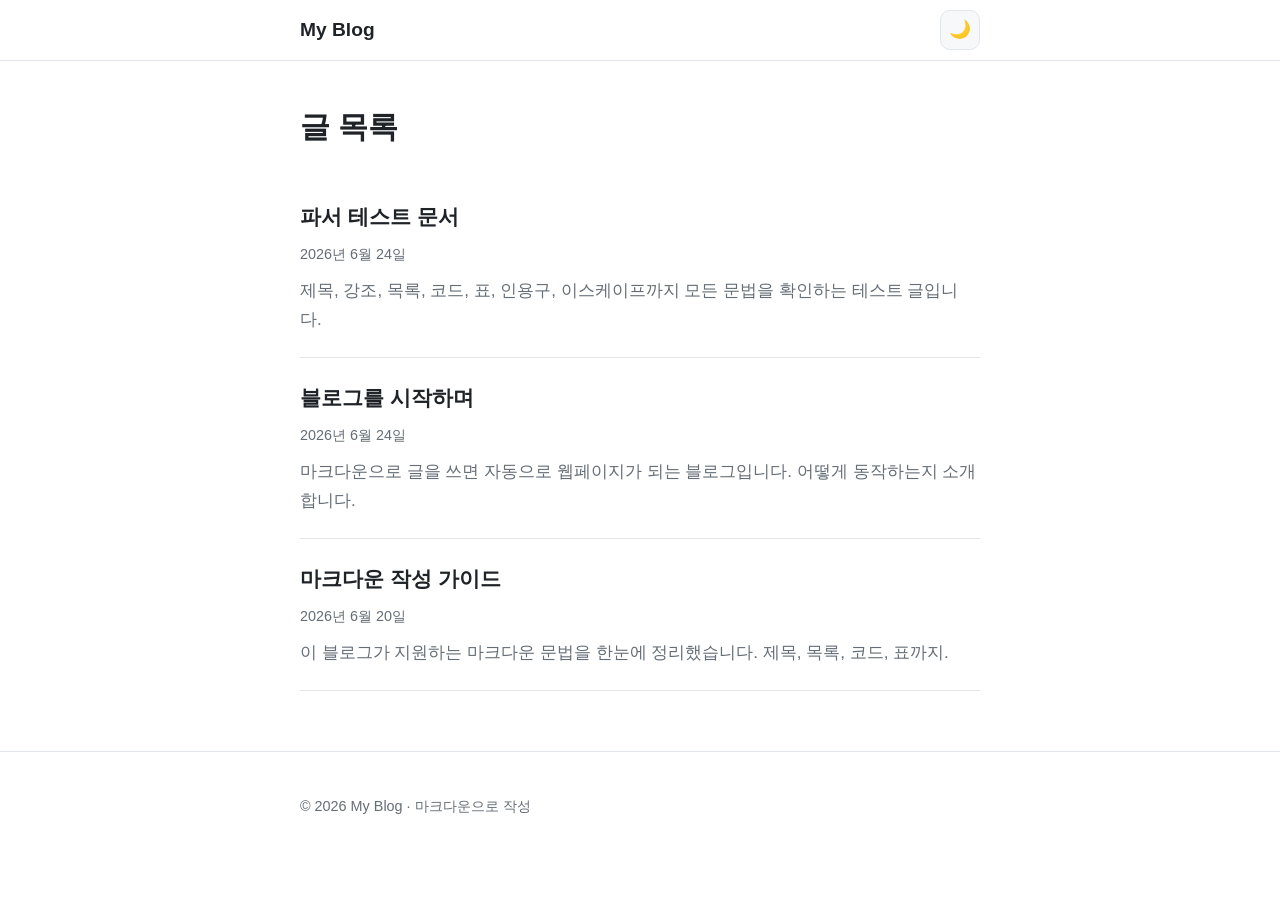
==== index.html @ 784063ad "Initial commit: markdown blog (vanilla HTML/CSS/JS) Co-Authored-By: Claude Opus 4.8 <noreply@anthrop" ====
<!DOCTYPE html>
<html lang="ko">
<head>
  <meta charset="UTF-8">
  <meta name="viewport" content="width=device-width, initial-scale=1.0">
  <title>My Blog</title>
  <meta name="description" content="마크다운으로 쓰는 깔끔한 블로그">
  <!-- 테마 깜빡임(FOUC) 방지: 렌더 전에 테마 적용 -->
  <script>
    (function () {
      var saved = localStorage.getItem('theme');
      var prefersDark = window.matchMedia('(prefers-color-scheme: dark)').matches;
      var theme = saved || (prefersDark ? 'dark' : 'light');
      document.documentElement.setAttribute('data-theme', theme);
    })();
  </script>
  <link rel="stylesheet" href="css/style.css">
</head>
<body>
  <header class="site-header">
    <div class="container header-inner">
      <a class="site-title" href="index.html">My Blog</a>
      <button id="theme-toggle" class="theme-toggle" type="button" aria-label="테마 전환">
        <span class="theme-toggle__icon" aria-hidden="true"></span>
      </button>
    </div>
  </header>

  <main class="container">
    <h1 class="page-title">글 목록</h1>
    <ul id="post-list" class="post-list">
      <li class="post-list__loading">불러오는 중…</li>
    </ul>
  </main>

  <footer class="site-footer">
    <div class="container">
      <p>&copy; <span id="year"></span> My Blog · 마크다운으로 작성</p>
    </div>
  </footer>

  <script src="js/theme.js"></script>
  <script src="js/app.js"></script>
</body>
</html>
---- css/style.css ----
/* ===== 디자인 토큰 (CSS 변수) ===== */
:root {
  --bg: #ffffff;
  --bg-elev: #f7f8fa;
  --text: #1f2328;
  --text-muted: #656d76;
  --border: #e2e5e9;
  --accent: #2f6feb;
  --accent-hover: #1a56d6;
  --code-bg: #f4f5f7;
  --code-text: #d6336c;
  --pre-bg: #f6f8fa;
  --pre-text: #1f2328;
  --blockquote-border: #d0d7de;
  --shadow: 0 1px 3px rgba(0, 0, 0, 0.06), 0 1px 2px rgba(0, 0, 0, 0.04);

  --max-width: 720px;
  --font-sans: -apple-system, BlinkMacSystemFont, "Segoe UI", "Apple SD Gothic Neo",
    "Noto Sans KR", "Malgun Gothic", Roboto, Helvetica, Arial, sans-serif;
  --font-mono: "SFMono-Regular", Consolas, "Liberation Mono", Menlo, monospace;
}

[data-theme="dark"] {
  --bg: #0d1117;
  --bg-elev: #161b22;
  --text: #e6edf3;
  --text-muted: #8b949e;
  --border: #30363d;
  --accent: #58a6ff;
  --accent-hover: #79b8ff;
  --code-bg: #1c2128;
  --code-text: #ff7b9c;
  --pre-bg: #161b22;
  --pre-text: #e6edf3;
  --blockquote-border: #30363d;
  --shadow: 0 1px 3px rgba(0, 0, 0, 0.4);
}

/* ===== 기본 ===== */
* { box-sizing: border-box; }

html { -webkit-text-size-adjust: 100%; }

body {
  margin: 0;
  background: var(--bg);
  color: var(--text);
  font-family: var(--font-sans);
  font-size: 17px;
  line-height: 1.7;
  transition: background-color 0.2s ease, color 0.2s ease;
}

.container {
  width: 100%;
  max-width: var(--max-width);
  margin: 0 auto;
  padding: 0 20px;
}

a {
  color: var(--accent);
  text-decoration: none;
}
a:hover { color: var(--accent-hover); text-decoration: underline; }

/* ===== 헤더 ===== */
.site-header {
  border-bottom: 1px solid var(--border);
  background: var(--bg);
  position: sticky;
  top: 0;
  z-index: 10;
  backdrop-filter: saturate(180%) blur(6px);
}
.header-inner {
  display: flex;
  align-items: center;
  justify-content: space-between;
  height: 60px;
}
.site-title {
  font-weight: 700;
  font-size: 1.2rem;
  color: var(--text);
}
.site-title:hover { text-decoration: none; color: var(--accent); }

/* ===== 테마 토글 ===== */
.theme-toggle {
  width: 40px;
  height: 40px;
  border: 1px solid var(--border);
  border-radius: 10px;
  background: var(--bg-elev);
  color: var(--text);
  cursor: pointer;
  display: inline-flex;
  align-items: center;
  justify-content: center;
  transition: background-color 0.15s ease, border-color 0.15s ease;
}
.theme-toggle:hover { border-color: var(--accent); }
.theme-toggle:focus-visible {
  outline: 2px solid var(--accent);
  outline-offset: 2px;
}
.theme-toggle__icon { font-size: 1.1rem; line-height: 1; }
.theme-toggle__icon::before { content: "🌙"; }
[data-theme="dark"] .theme-toggle__icon::before { content: "☀️"; }

/* ===== 목록 페이지 ===== */
.page-title {
  font-size: 1.9rem;
  margin: 40px 0 24px;
}
.post-list { list-style: none; padding: 0; margin: 0 0 60px; }
.post-list__loading { color: var(--text-muted); }
.post-item {
  padding: 22px 0;
  border-bottom: 1px solid var(--border);
}
.post-item a { display: block; color: inherit; }
.post-item a:hover { text-decoration: none; }
.post-item a:hover .post-item__title { color: var(--accent); }
.post-item__title {
  margin: 0 0 6px;
  font-size: 1.3rem;
  font-weight: 600;
  transition: color 0.15s ease;
}
.post-item__date { color: var(--text-muted); font-size: 0.9rem; }
.post-item__summary { margin: 8px 0 0; color: var(--text-muted); }

/* ===== 글 페이지 ===== */
.back-link { display: inline-block; margin: 32px 0 12px; font-size: 0.95rem; }
.post__header { margin-bottom: 32px; }
.post__title { font-size: 2.1rem; margin: 8px 0 10px; line-height: 1.3; }
.post__date { color: var(--text-muted); font-size: 0.92rem; }

/* ===== 마크다운 본문 ===== */
.markdown-body { margin-bottom: 80px; }
.markdown-body h1,
.markdown-body h2,
.markdown-body h3,
.markdown-body h4 {
  margin: 1.8em 0 0.6em;
  line-height: 1.3;
  font-weight: 600;
}
.markdown-body h1 { font-size: 1.8rem; }
.markdown-body h2 {
  font-size: 1.45rem;
  padding-bottom: 0.3em;
  border-bottom: 1px solid var(--border);
}
.markdown-body h3 { font-size: 1.2rem; }
.markdown-body p { margin: 1em 0; }
.markdown-body ul,
.markdown-body ol { margin: 1em 0; padding-left: 1.6em; }
.markdown-body li { margin: 0.3em 0; }
.markdown-body img { max-width: 100%; height: auto; border-radius: 8px; }
.markdown-body hr {
  border: none;
  border-top: 1px solid var(--border);
  margin: 2em 0;
}

.markdown-body blockquote {
  margin: 1.2em 0;
  padding: 0.4em 1.1em;
  color: var(--text-muted);
  border-left: 4px solid var(--blockquote-border);
  background: var(--bg-elev);
  border-radius: 0 6px 6px 0;
}
.markdown-body blockquote p { margin: 0.4em 0; }

/* 인라인 코드 */
.markdown-body code {
  font-family: var(--font-mono);
  font-size: 0.88em;
  background: var(--code-bg);
  color: var(--code-text);
  padding: 0.15em 0.4em;
  border-radius: 5px;
}
/* 코드 블록 */
.markdown-body pre {
  background: var(--pre-bg);
  border: 1px solid var(--border);
  border-radius: 8px;
  padding: 16px;
  overflow-x: auto;
  margin: 1.2em 0;
}
.markdown-body pre code {
  background: none;
  color: var(--pre-text);
  padding: 0;
  font-size: 0.88em;
  line-height: 1.5;
}

/* 표 */
.markdown-body table {
  border-collapse: collapse;
  width: 100%;
  margin: 1.2em 0;
  display: block;
  overflow-x: auto;
}
.markdown-body th,
.markdown-body td {
  border: 1px solid var(--border);
  padding: 8px 12px;
  text-align: left;
}
.markdown-body th { background: var(--bg-elev); font-weight: 600; }

/* ===== 푸터 ===== */
.site-footer {
  border-top: 1px solid var(--border);
  color: var(--text-muted);
  font-size: 0.9rem;
  padding: 28px 0;
}

/* ===== 반응형 (모바일) ===== */
@media (max-width: 600px) {
  body { font-size: 16px; }
  .container { padding: 0 16px; }
  .page-title { font-size: 1.6rem; }
  .post__title { font-size: 1.7rem; }
  .markdown-body h1 { font-size: 1.5rem; }
  .markdown-body h2 { font-size: 1.3rem; }
}

/* 모션 최소화 선호 시 트랜지션 제거 */
@media (prefers-reduced-motion: reduce) {
  * { transition: none !important; }
}
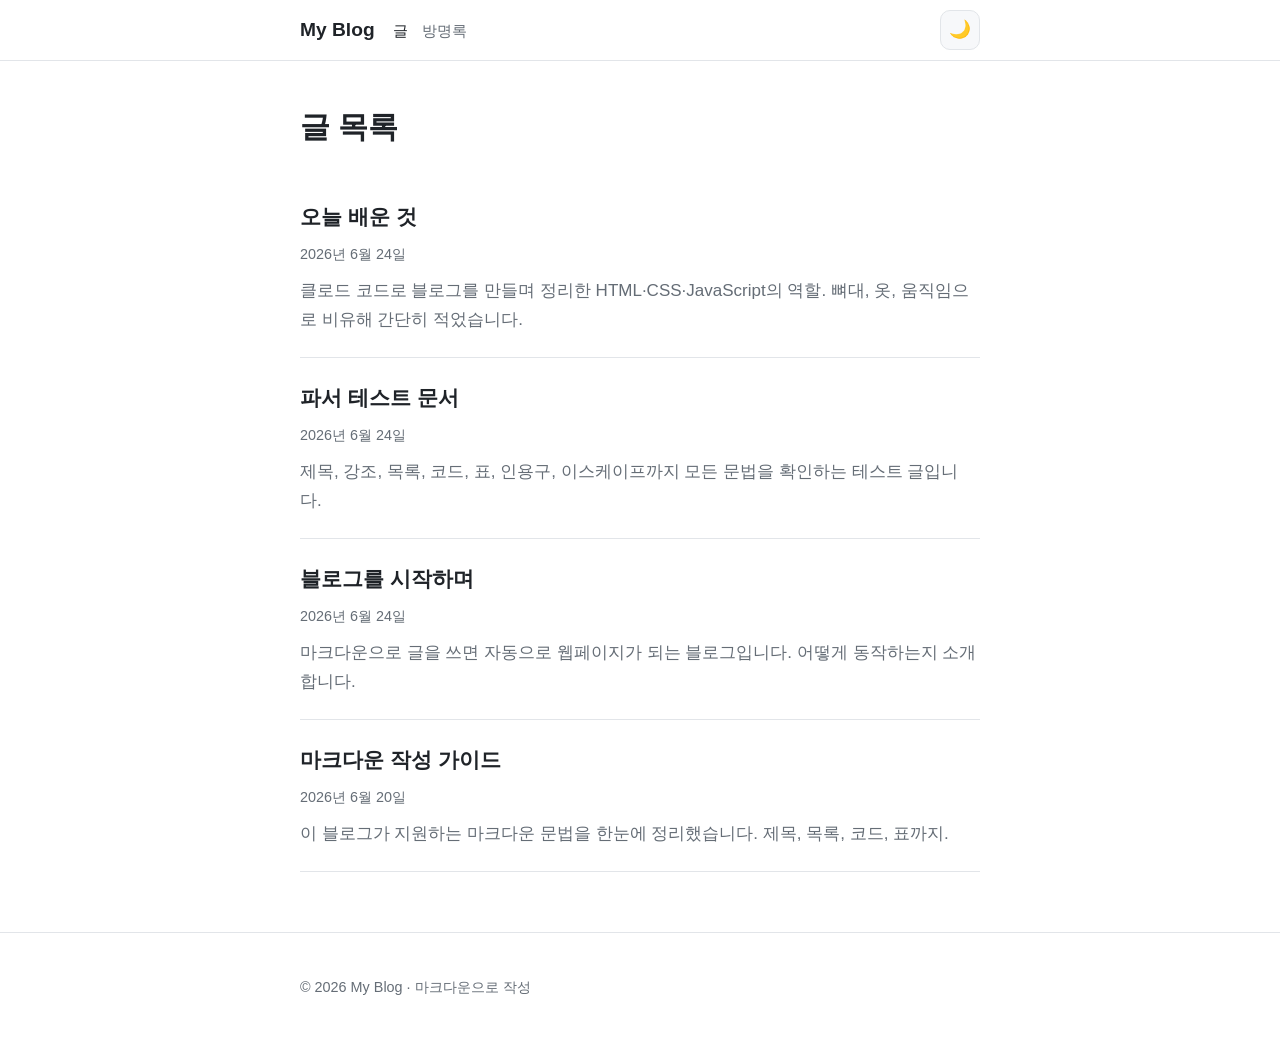
==== commit 748950a8: "방명록 추가: Supabase 연동 게시판 (board.html) - guestbook 테이블 REST API로 직접 fetch (외부 라이브러리 없음) - 누구나 읽기/작성, R" ====
--- a/index.html
+++ b/index.html
@@ -19,7 +19,13 @@
 <body>
   <header class="site-header">
     <div class="container header-inner">
-      <a class="site-title" href="index.html">My Blog</a>
+      <div class="header-left">
+        <a class="site-title" href="index.html">My Blog</a>
+        <nav class="site-nav">
+          <a href="index.html" aria-current="page">글</a>
+          <a href="board.html">방명록</a>
+        </nav>
+      </div>
       <button id="theme-toggle" class="theme-toggle" type="button" aria-label="테마 전환">
         <span class="theme-toggle__icon" aria-hidden="true"></span>
       </button>
--- a/css/style.css
+++ b/css/style.css
@@ -79,12 +79,21 @@
   justify-content: space-between;
   height: 60px;
 }
+.header-left { display: flex; align-items: baseline; gap: 18px; }
 .site-title {
   font-weight: 700;
   font-size: 1.2rem;
   color: var(--text);
 }
 .site-title:hover { text-decoration: none; color: var(--accent); }
+.site-nav { display: flex; gap: 14px; }
+.site-nav a {
+  color: var(--text-muted);
+  font-size: 0.95rem;
+  font-weight: 500;
+}
+.site-nav a:hover { color: var(--accent); text-decoration: none; }
+.site-nav a[aria-current="page"] { color: var(--text); }
 
 /* ===== 테마 토글 ===== */
 .theme-toggle {
@@ -218,6 +227,74 @@
 }
 .markdown-body th { background: var(--bg-elev); font-weight: 600; }
 
+/* ===== 방명록 ===== */
+.board-intro { color: var(--text-muted); margin: -8px 0 24px; }
+
+.gb-form {
+  background: var(--bg-elev);
+  border: 1px solid var(--border);
+  border-radius: 12px;
+  padding: 18px;
+  margin-bottom: 36px;
+}
+.gb-form__row { margin-bottom: 12px; }
+.gb-input,
+.gb-textarea {
+  width: 100%;
+  font: inherit;
+  color: var(--text);
+  background: var(--bg);
+  border: 1px solid var(--border);
+  border-radius: 8px;
+  padding: 10px 12px;
+  resize: vertical;
+}
+.gb-input:focus,
+.gb-textarea:focus {
+  outline: none;
+  border-color: var(--accent);
+  box-shadow: 0 0 0 3px rgba(47, 111, 235, 0.15);
+}
+.gb-form__actions {
+  display: flex;
+  align-items: center;
+  justify-content: flex-end;
+  gap: 14px;
+}
+.gb-status { font-size: 0.88rem; color: var(--text-muted); }
+.gb-status--error { color: #e5484d; }
+.gb-submit {
+  font: inherit;
+  font-weight: 600;
+  color: #fff;
+  background: var(--accent);
+  border: none;
+  border-radius: 8px;
+  padding: 9px 20px;
+  cursor: pointer;
+  transition: background-color 0.15s ease;
+}
+.gb-submit:hover { background: var(--accent-hover); }
+.gb-submit:disabled { opacity: 0.6; cursor: default; }
+
+.gb-list { list-style: none; padding: 0; margin: 0 0 60px; }
+.gb-list__loading,
+.gb-list__empty { color: var(--text-muted); padding: 16px 0; }
+.gb-entry {
+  padding: 16px 0;
+  border-bottom: 1px solid var(--border);
+}
+.gb-entry__head {
+  display: flex;
+  align-items: baseline;
+  justify-content: space-between;
+  gap: 12px;
+  margin-bottom: 6px;
+}
+.gb-entry__name { font-weight: 600; }
+.gb-entry__date { color: var(--text-muted); font-size: 0.82rem; white-space: nowrap; }
+.gb-entry__message { margin: 0; white-space: pre-wrap; word-break: break-word; }
+
 /* ===== 푸터 ===== */
 .site-footer {
   border-top: 1px solid var(--border);
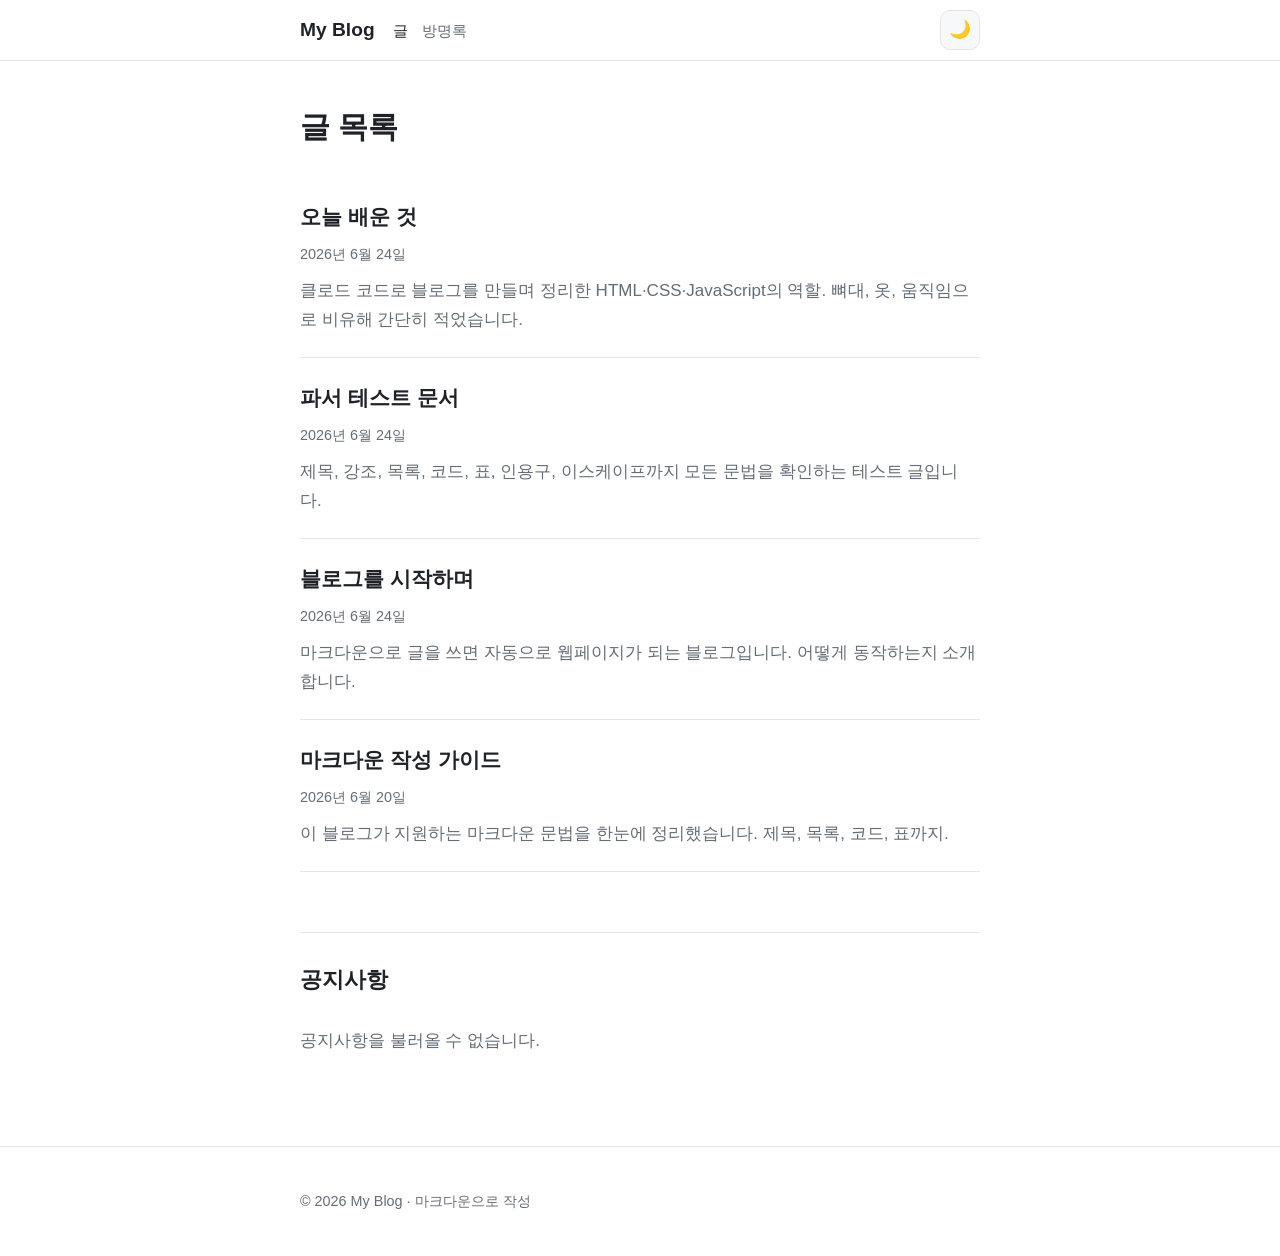
==== commit 55464086: "공지사항 게시판 추가 (홈 하단, Supabase 연동) - announcements 테이블, RLS 읽기 전용(작성/수정/삭제 차단) - index.html 하단에 공지 섹션, " ====
--- a/index.html
+++ b/index.html
@@ -37,6 +37,14 @@
     <ul id="post-list" class="post-list">
       <li class="post-list__loading">불러오는 중…</li>
     </ul>
+
+    <section class="notice-section" aria-labelledby="notice-heading">
+      <h2 id="notice-heading" class="notice-section__title">공지사항</h2>
+      <ul id="notice-list" class="notice-list">
+        <li class="notice-list__loading">불러오는 중…</li>
+      </ul>
+      <nav id="notice-pager" class="notice-pager" aria-label="공지사항 페이지"></nav>
+    </section>
   </main>
 
   <footer class="site-footer">
@@ -47,5 +55,7 @@
 
   <script src="js/theme.js"></script>
   <script src="js/app.js"></script>
+  <script src="js/config.js"></script>
+  <script src="js/announcements.js"></script>
 </body>
 </html>
--- a/css/style.css
+++ b/css/style.css
@@ -227,6 +227,60 @@
 }
 .markdown-body th { background: var(--bg-elev); font-weight: 600; }
 
+/* ===== 공지사항 (홈 하단) ===== */
+.notice-section {
+  margin: 16px 0 60px;
+  padding-top: 28px;
+  border-top: 1px solid var(--border);
+}
+.notice-section__title { font-size: 1.4rem; margin: 0 0 16px; }
+.notice-list { list-style: none; padding: 0; margin: 0; }
+.notice-list__loading,
+.notice-list__empty { color: var(--text-muted); padding: 12px 0; }
+.notice-item {
+  padding: 14px 16px;
+  margin-bottom: 10px;
+  background: var(--bg-elev);
+  border: 1px solid var(--border);
+  border-radius: 10px;
+}
+.notice-item__head {
+  display: flex;
+  align-items: baseline;
+  justify-content: space-between;
+  gap: 12px;
+}
+.notice-item__title { font-weight: 600; }
+.notice-item__date { color: var(--text-muted); font-size: 0.82rem; white-space: nowrap; }
+.notice-item__content { margin: 6px 0 0; color: var(--text-muted); font-size: 0.95rem; }
+
+.notice-pager {
+  display: flex;
+  justify-content: center;
+  gap: 6px;
+  margin-top: 18px;
+}
+.notice-pager__btn {
+  min-width: 36px;
+  height: 36px;
+  padding: 0 10px;
+  font: inherit;
+  color: var(--text);
+  background: var(--bg);
+  border: 1px solid var(--border);
+  border-radius: 8px;
+  cursor: pointer;
+  transition: border-color 0.15s ease, background-color 0.15s ease;
+}
+.notice-pager__btn:hover:not(:disabled) { border-color: var(--accent); }
+.notice-pager__btn.is-active {
+  background: var(--accent);
+  border-color: var(--accent);
+  color: #fff;
+  font-weight: 600;
+}
+.notice-pager__btn:disabled { opacity: 0.4; cursor: default; }
+
 /* ===== 방명록 ===== */
 .board-intro { color: var(--text-muted); margin: -8px 0 24px; }
 
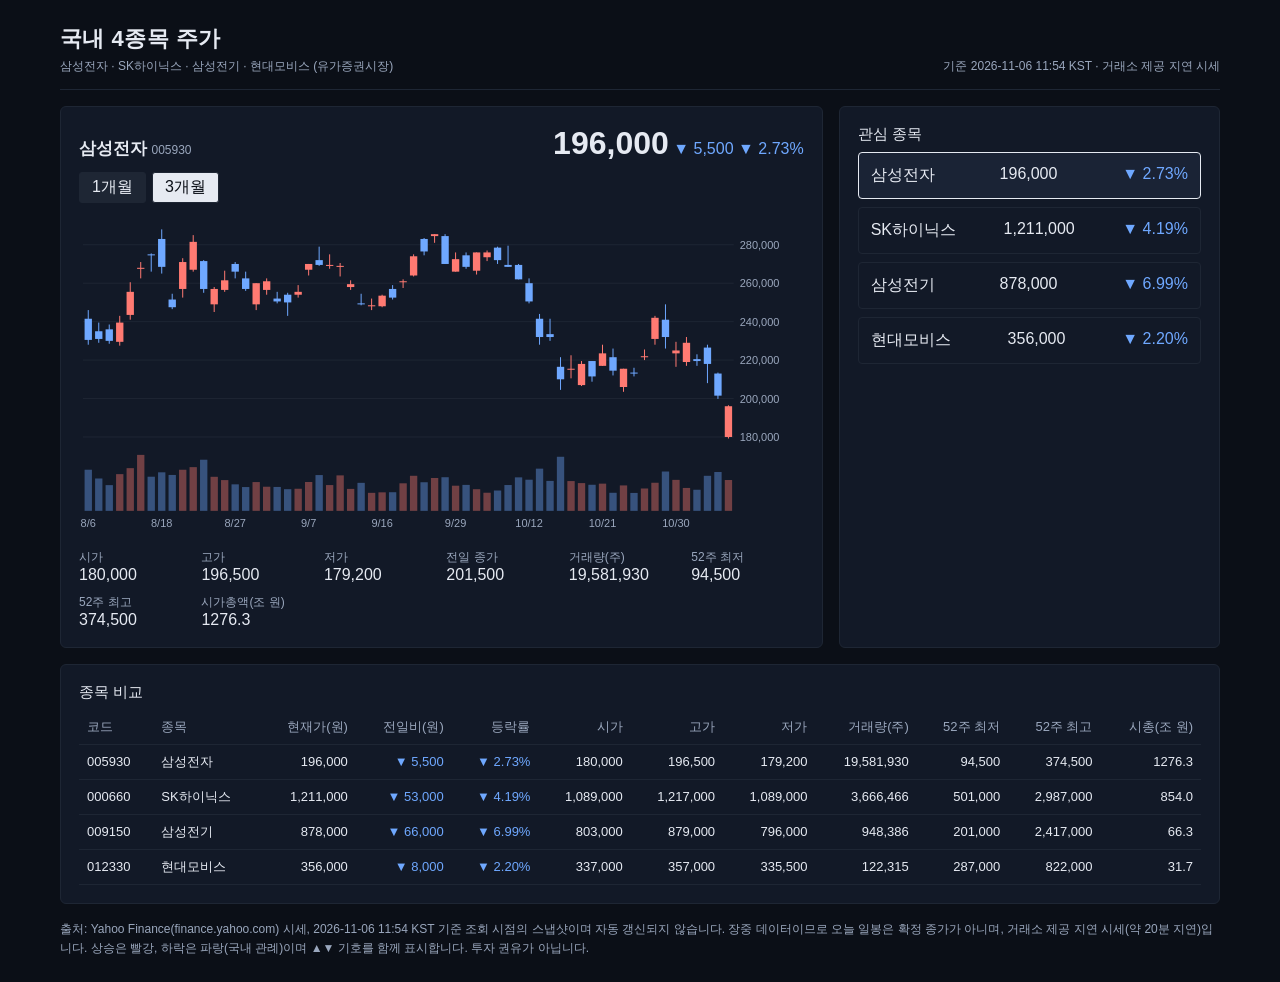
==== commit 4db0b156: "국내 4종목 주가 대시보드 정적 페이지 추가 Co-Authored-By: Claude Sonnet 5.5 <noreply@anthropic.com> Claude-Session: h" ====
--- a/index.html
+++ b/index.html
@@ -1,61 +1 @@
-<!DOCTYPE html>
-<html lang="ko">
-<head>
-  <meta charset="UTF-8">
-  <meta name="viewport" content="width=device-width, initial-scale=1.0">
-  <title>My Blog</title>
-  <meta name="description" content="마크다운으로 쓰는 깔끔한 블로그">
-  <!-- 테마 깜빡임(FOUC) 방지: 렌더 전에 테마 적용 -->
-  <script>
-    (function () {
-      var saved = localStorage.getItem('theme');
-      var prefersDark = window.matchMedia('(prefers-color-scheme: dark)').matches;
-      var theme = saved || (prefersDark ? 'dark' : 'light');
-      document.documentElement.setAttribute('data-theme', theme);
-    })();
-  </script>
-  <link rel="stylesheet" href="css/style.css">
-</head>
-<body>
-  <header class="site-header">
-    <div class="container header-inner">
-      <div class="header-left">
-        <a class="site-title" href="index.html">My Blog</a>
-        <nav class="site-nav">
-          <a href="index.html" aria-current="page">글</a>
-          <a href="board.html">방명록</a>
-        </nav>
-      </div>
-      <button id="theme-toggle" class="theme-toggle" type="button" aria-label="테마 전환">
-        <span class="theme-toggle__icon" aria-hidden="true"></span>
-      </button>
-    </div>
-  </header>
-
-  <main class="container">
-    <h1 class="page-title">글 목록</h1>
-    <ul id="post-list" class="post-list">
-      <li class="post-list__loading">불러오는 중…</li>
-    </ul>
-
-    <section class="notice-section" aria-labelledby="notice-heading">
-      <h2 id="notice-heading" class="notice-section__title">공지사항</h2>
-      <ul id="notice-list" class="notice-list">
-        <li class="notice-list__loading">불러오는 중…</li>
-      </ul>
-      <nav id="notice-pager" class="notice-pager" aria-label="공지사항 페이지"></nav>
-    </section>
-  </main>
-
-  <footer class="site-footer">
-    <div class="container">
-      <p>&copy; <span id="year"></span> My Blog · 마크다운으로 작성</p>
-    </div>
-  </footer>
-
-  <script src="js/theme.js"></script>
-  <script src="js/app.js"></script>
-  <script src="js/config.js"></script>
-  <script src="js/announcements.js"></script>
-</body>
-</html>
+<!doctype html> <html lang='ko'> <head> <meta charset='utf-8'> <meta name='viewport' content='width=device-width,initial-scale=1'> <meta name='robots' content='noindex'> <title>국내 4종목 주가 대시보드</title> <style> :root{--bg:#0B0F17;--panel:#121927;--line:#1E2634;--fg:#E6EAF2;--mut:#9AA7BD;--up:#FF7A72;--dn:#6FA8FF} *{box-sizing:border-box} body{margin:0;background:var(--bg);color:var(--fg);font-family:'Noto Sans KR','Apple SD Gothic Neo','Malgun Gothic',sans-serif} .wrap{max-width:1200px;margin:0 auto;padding:24px 20px;display:flex;flex-direction:column;gap:16px} h1{margin:0;font-size:22px;letter-spacing:.02em} h2{margin:0 0 8px;font-size:15px;font-weight:500} .sub{color:var(--mut);font-size:12px;margin:4px 0 0} .top{display:flex;justify-content:space-between;align-items:flex-end;flex-wrap:wrap;gap:8px;border-bottom:1px solid var(--line);padding-bottom:14px} .card{background:var(--panel);border:1px solid var(--line);border-radius:6px;padding:18px;min-width:0} .grid{display:flex;gap:16px;flex-wrap:wrap;align-items:stretch} .main{flex:2 1 520px} .side{flex:1 1 260px} .hd{display:flex;justify-content:space-between;align-items:baseline;flex-wrap:wrap;gap:8px} .nm{font-size:17px;font-weight:700} .px{font-size:32px;font-weight:700;font-variant-numeric:tabular-nums} .num{font-variant-numeric:tabular-nums} .up{color:var(--up)}.dn{color:var(--dn)} button{font:inherit;color:inherit;cursor:pointer} .rng{display:flex;gap:6px;margin:10px 0} .rng button{padding:4px 12px;border:1px solid var(--line);background:var(--line);border-radius:3px} .rng button.on{background:var(--fg);color:var(--bg)} .wl{display:flex;flex-direction:column;gap:8px} .wl button{display:flex;justify-content:space-between;gap:8px;width:100%;padding:12px;border:1px solid var(--line);background:transparent;border-radius:4px;text-align:left} .wl button.on{border-color:var(--fg);background:#1A2335} .chart{position:relative;min-height:320px} .tip{position:absolute;top:8px;pointer-events:none;background:#1A2335;border:1px solid var(--line);border-radius:4px;padding:6px 10px;font-size:12px;white-space:nowrap;display:none} .stats{display:grid;grid-template-columns:repeat(auto-fit,minmax(110px,1fr));gap:10px;margin-top:12px} .stats small{display:block;color:var(--mut);font-size:12px} .tw{overflow-x:auto} table{border-collapse:collapse;width:100%;font-size:13px;font-variant-numeric:tabular-nums;white-space:nowrap} th,td{padding:8px;text-align:right;border-bottom:1px solid var(--line)} th{color:var(--mut);font-weight:500} th:nth-child(-n+2),td:nth-child(-n+2){text-align:left} .note{color:var(--mut);font-size:12px;margin:0;line-height:1.6} </style> </head> <body> <div class='wrap'> <div class='top'><div><h1>국내 4종목 주가</h1><p class='sub'>삼성전자 · SK하이닉스 · 삼성전기 · 현대모비스 (유가증권시장)</p></div><p class='sub'>기준 <span id='asof'>—</span> · 거래소 제공 지연 시세</p></div> <div class='grid'> <div class='card main'> <div class='hd'><div><span class='nm' id='nm'>—</span> <span class='sub' id='cd'>—</span></div><div><span class='px' id='px'>—</span> <span class='num' id='chg'>—</span> <span class='num' id='pc'>—</span></div></div> <div class='rng' role='group' aria-label='차트 기간'><button type='button' data-range='22' aria-pressed='false'>1개월</button><button type='button' data-range='0' class='on' aria-pressed='true'>3개월</button></div> <div class='chart' id='chart'></div> <div class='stats' id='stats'></div> </div> <div class='card side'><h2>관심 종목</h2><div class='wl' id='wl'></div></div> </div> <div class='card'><h2>종목 비교</h2><div class='tw'><table><thead><tr><th>코드</th><th>종목</th><th>현재가(원)</th><th>전일비(원)</th><th>등락률</th><th>시가</th><th>고가</th><th>저가</th><th>거래량(주)</th><th>52주 최저</th><th>52주 최고</th><th>시총(조 원)</th></tr></thead><tbody id='tb'></tbody></table></div></div> <p class='note'>출처: Yahoo Finance(finance.yahoo.com) 시세, 2026-11-06 11:54 KST 기준 조회 시점의 스냅샷이며 자동 갱신되지 않습니다. 장중 데이터이므로 오늘 일봉은 확정 종가가 아니며, 거래소 제공 지연 시세(약 20분 지연)입니다. 상승은 빨강, 하락은 파랑(국내 관례)이며 ▲▼ 기호를 함께 표시합니다. 투자 권유가 아닙니다.</p> </div> <script> const Q=[{code:'005930',name:'삼성전자',price:196000,change:-5500,pct:-2.73,prev:201500,open:180000,high:196500,low:179200,volume:19581930,w52lo:94500,w52hi:374500,cap_jo:1276.3,asof:'2026-11-06 11:54 KST'},{code:'000660',name:'SK하이닉스',price:1211000,change:-53000,pct:-4.19,prev:1264000,open:1089000,high:1217000,low:1089000,volume:3666466,w52lo:501000,w52hi:2987000,cap_jo:854.0,asof:'2026-11-06 11:54 KST'},{code:'009150',name:'삼성전기',price:878000,change:-66000,pct:-6.99,prev:944000,open:803000,high:879000,low:796000,volume:948386,w52lo:201000,w52hi:2417000,cap_jo:66.3,asof:'2026-11-06 11:54 KST'},{code:'012330',name:'현대모비스',price:356000,change:-8000,pct:-2.2,prev:364000,open:337000,high:357000,low:335500,volume:122315,w52lo:287000,w52hi:822000,cap_jo:31.7,asof:'2026-11-06 11:54 KST'}]; const BARS={'005930':[['2026-08-06',241500,246000,228000,230500,26101823],['2026-08-07',235000,239500,229000,231000,20546010],['2026-08-10',236000,238500,228500,230000,16327805],['2026-08-11',229500,243000,227500,239500,23310969],['2026-08-12',243500,260500,241000,255500,27102479],['2026-08-13',267500,271000,262500,268000,35530867],['2026-08-14',275000,275500,266000,274500,21669476],['2026-08-18',283000,288000,265000,268500,24464621],['2026-08-19',251500,254500,246500,247500,22788552],['2026-08-20',257000,273000,252500,271000,26095919],['2026-08-21',267000,285000,266000,281500,27746471],['2026-08-24',271500,272000,255000,257000,32451940],['2026-08-25',249000,258000,245000,257000,21617407],['2026-08-26',256500,266500,255500,261500,19532523],['2026-08-27',270000,271000,262500,266000,16829395],['2026-08-28',262500,266000,256000,257000,15106746],['2026-08-31',249000,260000,246000,260000,18270969],['2026-09-01',256500,262500,254000,261000,15319615],['2026-09-02',252000,255500,249500,250500,15176841],['2026-09-03',254000,255000,243000,250000,13756022],['2026-09-04',254000,259000,252500,255500,14031862],['2026-09-07',267000,270000,264000,270000,18314016],['2026-09-08',272000,279000,269000,269500,22716517],['2026-09-09',269500,275000,267500,269500,16370962],['2026-09-10',269000,270500,263500,269000,22517075],['2026-09-11',258000,261500,256500,259500,13939111],['2026-09-14',249500,254500,248500,249000,17776098],['2026-09-15',248000,252000,246000,248500,11435506],['2026-09-16',248000,254000,247500,253500,11757106],['2026-09-17',257000,259000,251500,252500,11827514],['2026-09-18',261000,262000,257500,261000,17489615],['2026-09-21',264000,275000,263500,274000,22261519],['2026-09-22',283000,283500,274500,276500,18157410],['2026-09-23',284500,285500,281000,285500,20864376],['2026-09-28',284500,285500,270000,270000,21346064],['2026-09-29',266000,276000,266000,272500,15963864],['2026-09-30',274500,276000,267500,268500,16477580],['2026-10-01',266500,276000,264500,276000,13741073],['2026-10-02',273500,277000,271500,276000,11501250],['2026-10-06',278500,279000,270000,272000,12913819],['2026-10-07',269500,279500,268500,268500,16395504],['2026-10-08',269500,270000,262000,262000,21259056],['2026-10-12',260000,262500,249500,250500,19771955],['2026-10-13',241500,244000,228000,232000,26790913],['2026-10-14',233500,241500,230000,232000,19009052],['2026-10-15',216500,221500,204500,210000,34330565],['2026-10-16',215000,222500,210500,215500,18908560],['2026-10-19',207000,219500,206500,218000,17617415],['2026-10-20',219500,219500,208750,211500,16561224],['2026-10-21',217000,228000,217000,223500,17268762],['2026-10-22',221500,226000,212000,214500,11469322],['2026-10-23',206000,215500,203500,215500,16145972],['2026-10-26',213500,216000,211500,213000,11376006],['2026-10-27',222000,225500,220000,222000,14196879],['2026-10-28',231000,243000,228000,242000,17840544],['2026-10-29',241000,249000,226000,232000,24975596],['2026-10-30',223500,229500,216500,225000,19668075],['2026-11-02',219000,232000,217000,229000,14537981],['2026-11-03',220500,223000,217000,219500,13391670],['2026-11-04',226500,228000,208000,218000,22248738],['2026-11-05',213000,213500,199800,201500,24657743],['2026-11-06',180000,196500,179200,196000,19581930]],'000660':[['2026-08-06',1600000,1606000,1481000,1495000,5498295],['2026-08-07',1521000,1542000,1409000,1422000,5002539],['2026-08-10',1443000,1487000,1397000,1420000,3295283],['2026-08-11',1405000,1455000,1373000,1425000,3817655],['2026-08-12',1456000,1549000,1440000,1504000,4566672],['2026-08-13',1582000,1634000,1567000,1593000,4680347],['2026-08-14',1695000,1697000,1626000,1645000,4520990],['2026-08-18',1736000,1792000,1640000,1662000,5139000],['2026-08-19',1545000,1559000,1486000,1500000,4223067],['2026-08-20',1613000,1720000,1576000,1691000,5452970],['2026-08-21',1675000,1773000,1669000,1730000,4274294],['2026-08-24',1775000,1792000,1670000,1671000,3994599],['2026-08-25',1598000,1687000,1557000,1678000,4029660],['2026-08-26',1668000,1735000,1662000,1688000,2923810],['2026-08-27',1776000,1788000,1708000,1730000,3264042],['2026-08-28',1704000,1725000,1653000,1653000,3531892],['2026-08-31',1596000,1674000,1577000,1674000,3980661],['2026-09-01',1666000,1713000,1652000,1693000,2727724],['2026-09-02',1630000,1661000,1612000,1613000,2568478],['2026-09-03',1643000,1649000,1558000,1596000,2632758],['2026-09-04',1620000,1683000,1620000,1647000,2827892],['2026-09-07',1737000,1783000,1733000,1783000,3480094],['2026-09-08',1799000,1889000,1777000,1793000,4164618],['2026-09-09',1795000,1883000,1795000,1856000,3526484],['2026-09-10',1879000,1890000,1811000,1853000,4483585],['2026-09-11',1773000,1827000,1768000,1812000,2625165],['2026-09-14',1707000,1740000,1686000,1697000,4001549],['2026-09-15',1690000,1729000,1671000,1690000,2732031],['2026-09-16',1686000,1760000,1686000,1759000,2857754],['2026-09-17',1770000,1785000,1735000,1745000,2803398],['2026-09-18',1810000,1857000,1805000,1857000,4764077],['2026-09-21',1872000,1888000,1847000,1868000,2755380],['2026-09-22',1909000,1935000,1832000,1840000,3271767],['2026-09-23',1899000,1900000,1836000,1862000,2947714],['2026-09-28',1825000,1840000,1768000,1768000,3302748],['2026-09-29',1755000,1788000,1736000,1765000,2939411],['2026-09-30',1789000,1824000,1773000,1776000,3280459],['2026-10-01',1762000,1833000,1749000,1833000,2205296],['2026-10-02',1830000,1855000,1825000,1841000,2032332],['2026-10-06',1835000,1837000,1771000,1773000,2811364],['2026-10-07',1728000,1779000,1723000,1723000,2618253],['2026-10-08',1722000,1759000,1681000,1681000,3203231],['2026-10-12',1640000,1653000,1605000,1605000,3113644],['2026-10-13',1538000,1554000,1425000,1443000,5455791],['2026-10-14',1458000,1497000,1402000,1419000,3739813],['2026-10-15',1304000,1332000,1238000,1262000,5898372],['2026-10-16',1290000,1325000,1247000,1272000,4561066],['2026-10-19',1212000,1277000,1208000,1277000,3737172],['2026-10-20',1265000,1267000,1183000,1223000,3464412],['2026-10-21',1260000,1329000,1254000,1294000,4228927],['2026-10-22',1273000,1297000,1204000,1223000,2841149],['2026-10-23',1200000,1284000,1171000,1277000,3941446],['2026-10-26',1279000,1315000,1267000,1275000,2681007],['2026-10-27',1346000,1381000,1336000,1341000,3136495],['2026-10-28',1390000,1495000,1358000,1487000,4244800],['2026-10-29',1511000,1587000,1479000,1526000,4549384],['2026-10-30',1444000,1449000,1381000,1418000,3859903],['2026-11-02',1402000,1498000,1389000,1472000,2594536],['2026-11-03',1410000,1433000,1379000,1398000,2304051],['2026-11-04',1458000,1476000,1303000,1396000,4591188],['2026-11-05',1320000,1320000,1250000,1264000,4281006],['2026-11-06',1089000,1217000,1089000,1211000,3666466]],'009150':[['2026-08-06',1313000,1320000,1202000,1229000,971901],['2026-08-07',1259000,1304000,1233000,1278000,894867],['2026-08-10',1315000,1357000,1250000,1274000,612678],['2026-08-11',1238000,1297000,1191000,1262000,724733],['2026-08-12',1288000,1350000,1275000,1335000,701750],['2026-08-13',1432000,1548000,1412000,1503000,1157518],['2026-08-14',1593000,1600000,1511000,1558000,968103],['2026-08-18',1574000,1595000,1422000,1440000,1080935],['2026-08-19',1357000,1431000,1350000,1387000,739938],['2026-08-20',1401000,1421000,1335000,1396000,766198],['2026-08-21',1345000,1348000,1306000,1316000,702691],['2026-08-24',1316000,1343000,1292000,1318000,501168],['2026-08-25',1272000,1362000,1222000,1362000,574386],['2026-08-26',1342000,1357000,1303000,1330000,489014],['2026-08-27',1391000,1398000,1336000,1385000,696537],['2026-08-28',1398000,1460000,1393000,1421000,800641],['2026-08-31',1370000,1461000,1331000,1458000,890759],['2026-09-01',1440000,1475000,1408000,1430000,595818],['2026-09-02',1381000,1438000,1369000,1400000,474646],['2026-09-03',1432000,1449000,1312000,1348000,615807],['2026-09-04',1367000,1418000,1351000,1401000,622762],['2026-09-07',1450000,1464000,1410000,1454000,548317],['2026-09-08',1456000,1464000,1369000,1370000,681519],['2026-09-09',1395000,1428000,1389000,1404000,426173],['2026-09-10',1390000,1403000,1348000,1400000,551943],['2026-09-11',1360000,1427000,1356000,1400000,619225],['2026-09-14',1355000,1360000,1318000,1337000,477611],['2026-09-15',1311000,1354000,1307000,1317000,313138],['2026-09-16',1310000,1383000,1305000,1381000,431285],['2026-09-17',1388000,1410000,1330000,1330000,429168],['2026-09-18',1394000,1409000,1388000,1388000,877450],['2026-09-21',1432000,1443000,1396000,1429000,589885],['2026-09-22',1491000,1548000,1464000,1486000,908255],['2026-09-23',1543000,1544000,1472000,1507000,496091],['2026-09-28',1552000,1587000,1475000,1499000,659946],['2026-09-29',1525000,1560000,1493000,1528000,585326],['2026-09-30',1560000,1579000,1508000,1513000,505098],['2026-10-01',1495000,1563000,1462000,1561000,639371],['2026-10-02',1545000,1582000,1532000,1581000,497800],['2026-10-06',1628000,1685000,1616000,1675000,784457],['2026-10-07',1675000,1699000,1601000,1604000,597877],['2026-10-08',1612000,1620000,1546000,1546000,554370],['2026-10-12',1551000,1583000,1476000,1487000,630434],['2026-10-13',1420000,1447000,1333000,1363000,963162],['2026-10-14',1372000,1414000,1348000,1374000,559831],['2026-10-15',1243000,1262000,1131000,1163000,1240985],['2026-10-16',1218000,1222000,1154000,1188000,720703],['2026-10-19',1110000,1175000,1100000,1170000,856321],['2026-10-20',1168000,1206000,1128000,1155000,720965],['2026-10-21',1182000,1215000,1155000,1168000,614026],['2026-10-22',1182000,1234000,1135000,1145000,827483],['2026-10-23',1095000,1122000,1048000,1122000,761075],['2026-10-26',1097000,1142000,1092000,1118000,480073],['2026-10-27',1167000,1234000,1167000,1201000,773323],['2026-10-28',1242000,1338000,1208000,1306000,927570],['2026-10-29',1310000,1324000,1210000,1293000,1154535],['2026-10-30',1221000,1227000,1155000,1196000,877969],['2026-11-02',1166000,1214000,1160000,1193000,597119],['2026-11-03',1155000,1169000,1097000,1105000,622995],['2026-11-04',1155000,1164000,1055000,1115000,873467],['2026-11-05',1067000,1073000,934000,944000,1401373],['2026-11-06',803000,879000,796000,878000,948386]],'012330':[['2026-08-06',507000,524000,489000,508000,248416],['2026-08-07',503000,509000,485500,496500,198850],['2026-08-10',492000,513000,485500,505000,192945],['2026-08-11',501000,508000,492500,495500,157950],['2026-08-12',494500,511000,487000,498500,263323],['2026-08-13',514000,530000,504000,511000,300816],['2026-08-14',513000,547000,511000,547000,352348],['2026-08-18',551000,556000,509000,518000,326189],['2026-08-19',499000,510000,487000,509000,197443],['2026-08-20',509000,516000,497000,507000,224249],['2026-08-21',494500,506000,491500,496000,219886],['2026-08-24',498000,504000,488500,498500,182771],['2026-08-25',502000,502000,474000,498000,328383],['2026-08-26',505000,505000,463000,464000,580296],['2026-08-27',466500,468500,447500,451500,680279],['2026-08-28',451500,455500,447750,450500,327014],['2026-08-31',441000,459000,433500,453500,490499],['2026-09-01',455500,460000,438500,443500,287607],['2026-09-02',430000,431000,412500,415500,463596],['2026-09-03',418500,427500,414000,423500,354549],['2026-09-04',426000,431500,419500,422000,228188],['2026-09-07',428500,436000,425500,432000,212732],['2026-09-08',431500,433500,414000,415000,289488],['2026-09-09',414500,420500,413500,417500,210500],['2026-09-10',413000,420000,410500,415500,379924],['2026-09-11',407000,418500,404000,415500,227443],['2026-09-14',403000,403000,395000,400000,200470],['2026-09-15',393000,404000,392000,394500,245508],['2026-09-16',392000,394000,380000,383000,298400],['2026-09-17',384000,387500,380000,381000,268415],['2026-09-18',387000,389000,379000,379000,338241],['2026-09-21',380500,380500,370500,373000,211851],['2026-09-22',377500,384500,371000,372500,268939],['2026-09-23',379000,379500,365000,367500,187168],['2026-09-28',369000,379000,369000,373000,207967],['2026-09-29',369000,371500,362000,367000,226845],['2026-09-30',369000,373500,363000,367000,410785],['2026-10-01',382500,391000,371500,382000,472250],['2026-10-02',379000,384500,375000,383500,162623],['2026-10-06',388500,389000,377000,380000,220656],['2026-10-07',380000,380500,373000,373500,188601],['2026-10-08',370000,371500,359000,359000,467512],['2026-10-12',355000,367000,354000,354500,332988],['2026-10-13',344000,349500,335500,348500,317376],['2026-10-14',350000,367000,347500,358500,314172],['2026-10-15',350500,350500,331500,337500,263797],['2026-10-16',338500,363500,338500,352500,296926],['2026-10-19',347000,368000,343500,365500,232328],['2026-10-20',358000,369500,344000,348000,288657],['2026-10-21',350000,351000,340000,346000,379347],['2026-10-22',341000,344000,333500,337000,299177],['2026-10-23',326000,331500,323000,328500,166342],['2026-10-26',317500,332000,317500,326000,163713],['2026-10-27',333000,338000,328750,332500,119453],['2026-10-28',335500,356500,334000,352000,234021],['2026-10-29',348500,361750,342000,353000,217929],['2026-10-30',349000,353500,329000,334000,221896],['2026-11-02',330000,355000,325500,350000,197645],['2026-11-03',348500,358750,345000,350500,191346],['2026-11-04',354500,359000,342000,355000,227892],['2026-11-05',368500,372500,351000,364000,425645],['2026-11-06',337000,357000,335500,356000,122315]]}; const nf=new Intl.NumberFormat('ko-KR'); const fmt=(n)=>nf.format(n); const sgn=(n)=>n>0?'▲':n<0?'▼':'–'; const cls=(n)=>n>0?'up':n<0?'dn':''; const sc=(v)=>sgn(v)+' '+fmt(Math.abs(v)); const sp=(v)=>sgn(v)+' '+Math.abs(v).toFixed(2)+'%'; const $=(id)=>document.getElementById(id); const NS='http://www.w3.org/2000/svg'; const mk=(n,a)=>{const e=document.createElementNS(NS,n);for(const k in a)e.setAttribute(k,a[k]);return e;}; let sel=Q[0].code,rng=0; const cur=()=>Q.find((r)=>r.code===sel)||Q[0]; function setT(id,t,c){const e=$(id);e.textContent=t;e.className=(e.dataset.base||'')+(c?' '+c:'');} function head(){ const q=cur(); $('asof').textContent=Q[0].asof; $('nm').textContent=q.name;$('cd').textContent=q.code;$('px').textContent=fmt(q.price); setT('chg',sc(q.change),cls(q.change));$('chg').classList.add('num'); setT('pc',sp(q.pct),cls(q.pct));$('pc').classList.add('num'); const S=[['시가',fmt(q.open)],['고가',fmt(q.high)],['저가',fmt(q.low)],['전일 종가',fmt(q.prev)],['거래량(주)',fmt(q.volume)],['52주 최저',fmt(q.w52lo)],['52주 최고',fmt(q.w52hi)],['시가총액(조 원)',q.cap_jo.toFixed(1)]]; $('stats').replaceChildren(...S.map((s)=>{const d=document.createElement('div');const a=document.createElement('small');a.textContent=s[0];const b=document.createElement('span');b.className='num';b.textContent=s[1];d.append(a,b);return d;})); } function watch(){ $('wl').replaceChildren(...Q.map((r)=>{ const b=document.createElement('button');b.type='button'; if(r.code===sel)b.className='on'; b.setAttribute('aria-pressed',r.code===sel?'true':'false'); const n=document.createElement('span');n.textContent=r.name; const p=document.createElement('span');p.className='num';p.textContent=fmt(r.price); const g=document.createElement('span');g.className='num '+cls(r.pct);g.textContent=sp(r.pct); b.append(n,p,g); b.onclick=()=>{sel=r.code;head();watch();chart();}; return b; })); } function table(){ $('tb').replaceChildren(...Q.map((r)=>{ const tr=document.createElement('tr'); [[r.code,''],[r.name,''],[fmt(r.price),''],[sc(r.change),cls(r.change)],[sp(r.pct),cls(r.pct)],[fmt(r.open),''],[fmt(r.high),''],[fmt(r.low),''],[fmt(r.volume),''],[fmt(r.w52lo),''],[fmt(r.w52hi),''],[r.cap_jo.toFixed(1),'']].forEach((c)=>{const td=document.createElement('td');td.textContent=c[0];if(c[1])td.className=c[1];tr.append(td);}); return tr; })); } function ticks(lo,hi,n){const raw=(hi-lo)/n,p=Math.pow(10,Math.floor(Math.log10(raw))),m=raw/p,s=(m>=5?5:m>=2?2:1)*p,t=[];for(let v=Math.ceil(lo/s)*s;v<=hi;v+=s)t.push(v);return t;} function chart(){ const el=$('chart');el.replaceChildren(); let b=BARS[sel];if(rng>0)b=b.slice(-rng); const W=Math.max(280,el.clientWidth),H=320,vh=56,m={t:8,r:70,b:22,l:4},ph=H-m.t-m.b-vh-8; const lo0=Math.min(...b.map((r)=>r[3])),hi0=Math.max(...b.map((r)=>r[2])),pad=(hi0-lo0)*0.04,lo=lo0-pad,hi=hi0+pad; const y=(v)=>m.t+(hi-v)/(hi-lo)*ph; const vmax=Math.max(...b.map((r)=>r[5])),vy=(v)=>H-m.b-v/vmax*vh; const step=(W-m.l-m.r)/b.length,bw=Math.max(1,step*0.7),x=(i)=>m.l+i*step+(step-bw)/2; const svg=mk('svg',{width:'100%',viewBox:'0 0 '+W+' '+H,role:'img','aria-label':'일봉 캔들 차트'}); ticks(lo,hi,5).forEach((t)=>{ svg.append(mk('line',{x1:m.l,x2:W-m.r,y1:y(t),y2:y(t),stroke:'#1E2634'})); const tx=mk('text',{x:W-m.r+6,y:y(t)+4,fill:'#9AA7BD','font-size':11});tx.textContent=fmt(t);svg.append(tx); }); b.forEach((r,i)=>{ const col=r[4]>=r[1]?'#FF7A72':'#6FA8FF',cx=x(i)+bw/2; svg.append(mk('line',{x1:cx,x2:cx,y1:y(r[2]),y2:y(r[3]),stroke:col})); svg.append(mk('rect',{x:x(i),width:bw,y:y(Math.max(r[1],r[4])),height:Math.max(1,Math.abs(y(r[1])-y(r[4]))),fill:col})); svg.append(mk('rect',{x:x(i),width:bw,y:vy(r[5]),height:H-m.b-vy(r[5]),fill:col,opacity:0.4})); }); const k=Math.max(1,Math.ceil(b.length/Math.floor((W-m.r)/64))); b.forEach((r,i)=>{if(i%k===0){const d=r[0].split('-');const t=mk('text',{x:x(i)+bw/2,y:H-6,'text-anchor':'middle',fill:'#9AA7BD','font-size':11});t.textContent=Number(d[1])+'/'+Number(d[2]);svg.append(t);}}); const cross=mk('line',{y1:m.t,y2:H-m.b,stroke:'#9AA7BD',display:'none'});svg.append(cross); const ov=mk('rect',{x:m.l,y:0,width:W-m.l-m.r,height:H,fill:'transparent'});svg.append(ov); const tip=document.createElement('div');tip.className='tip'; ov.addEventListener('pointermove',(ev)=>{ const rc=svg.getBoundingClientRect(),px=(ev.clientX-rc.left)*W/rc.width; const i=Math.max(0,Math.min(b.length-1,Math.floor((px-m.l)/step))),r=b[i],cx=x(i)+bw/2; cross.setAttribute('x1',cx);cross.setAttribute('x2',cx);cross.setAttribute('display','block'); tip.replaceChildren(...[r[0],'시 '+fmt(r[1])+'  고 '+fmt(r[2]),'저 '+fmt(r[3])+'  종 '+fmt(r[4]),'거래량 '+fmt(r[5])].map((t)=>{const d=document.createElement('div');d.textContent=t;return d;})); tip.style.display='block';tip.style.left=Math.max(0,Math.min(W-170,cx+12))+'px'; }); ov.addEventListener('pointerleave',()=>{cross.setAttribute('display','none');tip.style.display='none';}); el.append(svg,tip); } document.querySelectorAll('[data-range]').forEach((bt)=>{bt.addEventListener('click',()=>{ rng=Number(bt.dataset.range); document.querySelectorAll('[data-range]').forEach((o)=>{o.classList.toggle('on',o===bt);o.setAttribute('aria-pressed',o===bt?'true':'false');}); chart(); });}); head();watch();table();chart(); window.addEventListener('resize',chart); </script> </body> </html> 
